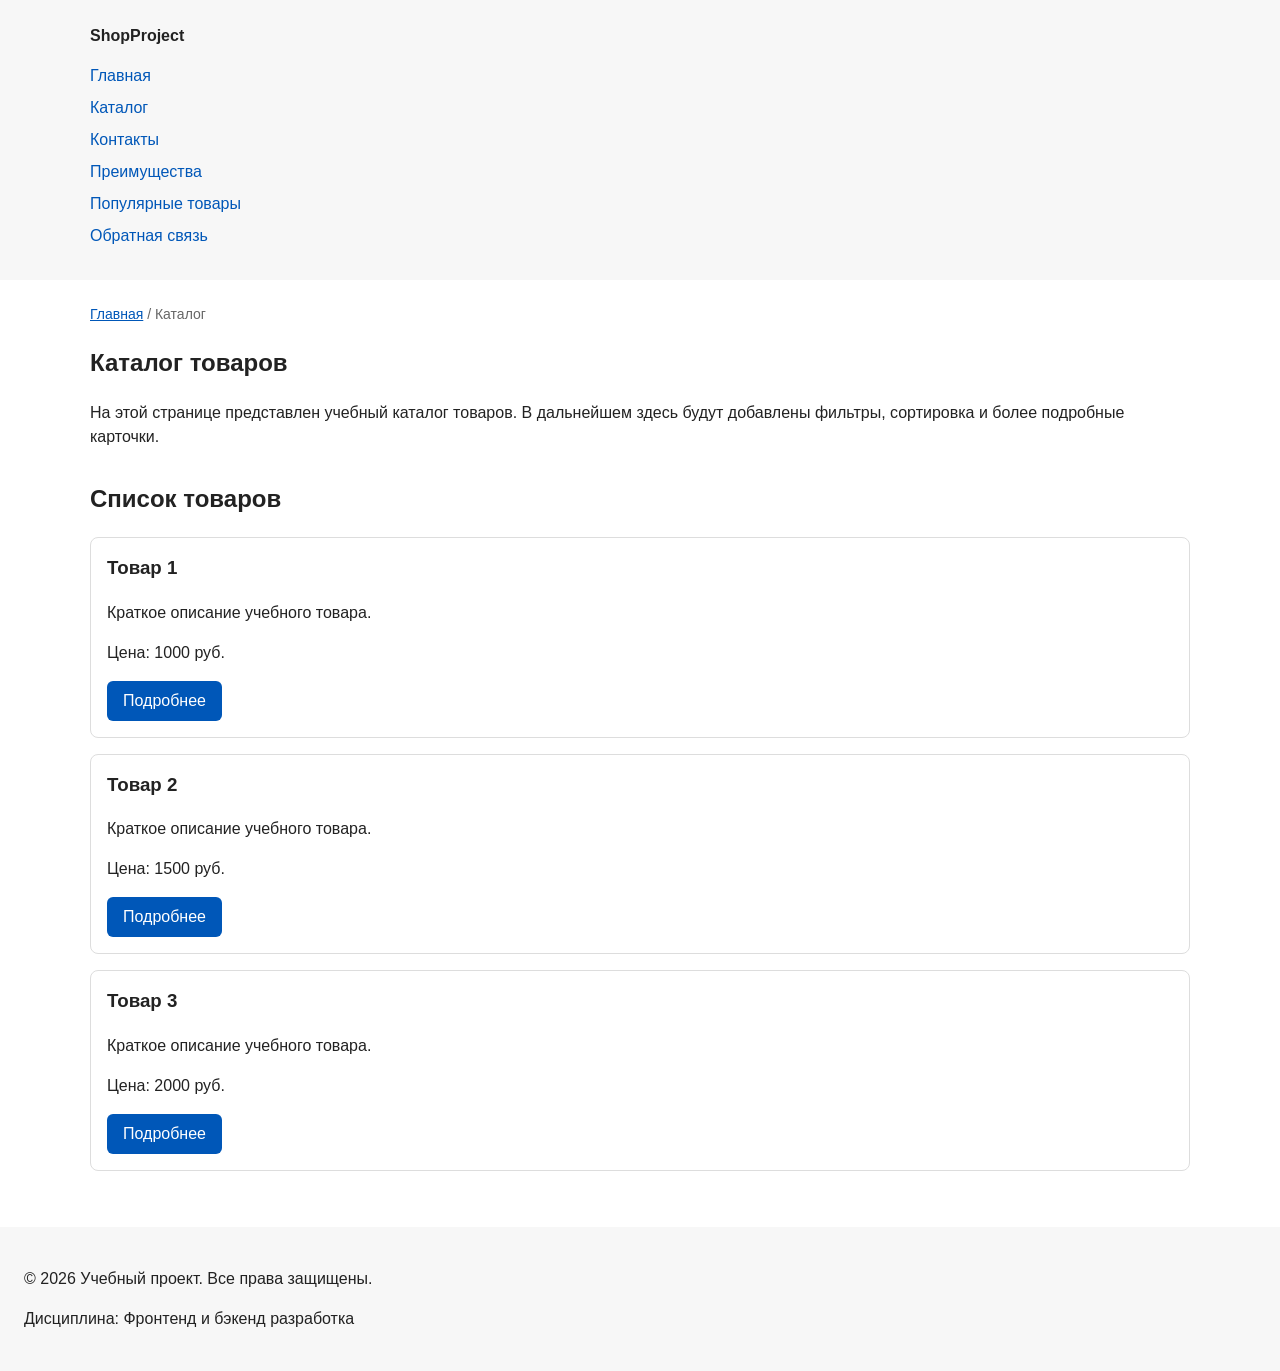
==== catalog.html @ 95c2b423 "feat: add multi-page structure navigation and anchors" ====
<!DOCTYPE html>
<html lang="ru">
<head>
  <meta charset="UTF-8">
  <meta name="viewport" content="width=device-width, initial-scale=1.0">
  <meta name="description" content="Каталог товаров учебного интернет-магазина.">
  <meta property="og:type" content="website">
  <meta property="og:title" content="Учебный интернет-магазин">
  <meta property="og:description" content="Учебный frontend-проект интернет-магазина.">
  <meta property="og:image" content="https://nikitatBe-afk.github.io/kr1-html-css-shop/images/preview.jpg">
  <title>Каталог товаров — Учебный интернет-магазин</title>
  <link rel="stylesheet" href="css/style.css">
</head>
<body>
  <header>
    <div class="site-header">
      <a class="site-logo" href="index.html">ShopProject</a>

      <nav class="site-nav" aria-label="Основная навигация">
        <ul class="site-nav__list">
          <li><a href="index.html">Главная</a></li>
          <li><a href="catalog.html">Каталог</a></li>
          <li><a href="contacts.html">Контакты</a></li>
          <li><a href="index.html#advantages">Преимущества</a></li>
          <li><a href="index.html#popular">Популярные товары</a></li>
          <li><a href="index.html#contacts">Обратная связь</a></li>
        </ul>
      </nav>
    </div>
  </header>

  <main>
    <nav class="breadcrumbs" aria-label="Хлебные крошки">
      <a href="index.html">Главная</a>
      <span>Каталог</span>
    </nav>

    <section class="section">
      <h1>Каталог товаров</h1>
      <p>
        На этой странице представлен учебный каталог товаров.
        В дальнейшем здесь будут добавлены фильтры, сортировка и более
        подробные карточки.
      </p>
    </section>

    <section class="section">
      <h2>Список товаров</h2>

      <article class="product-card">
        <h3>Товар 1</h3>
        <p>Краткое описание учебного товара.</p>
        <p>Цена: 1000 руб.</p>
        <a class="button" href="index.html#popular">Подробнее</a>
      </article>

      <article class="product-card">
        <h3>Товар 2</h3>
        <p>Краткое описание учебного товара.</p>
        <p>Цена: 1500 руб.</p>
        <a class="button" href="index.html#popular">Подробнее</a>
      </article>

      <article class="product-card">
        <h3>Товар 3</h3>
        <p>Краткое описание учебного товара.</p>
        <p>Цена: 2000 руб.</p>
        <a class="button" href="index.html#popular">Подробнее</a>
      </article>
    </section>
  </main>

  <footer>
    <p>&copy; 2026 Учебный проект. Все права защищены.</p>
    <p>Дисциплина: Фронтенд и бэкенд разработка</p>
  </footer>
</body>
</html>
---- css/style.css ----
/* ===============================
   1. Переменные проекта
   =============================== */

:root {
  /* Основные цвета проекта */
  --color-bg: #ffffff;
  --color-text: #222222;
  --color-muted: #666666;
  --color-primary: #0057b8;
  --color-primary-dark: #003f86;
  --color-border: #dddddd;
  --color-surface: #f7f7f7;
  --color-surface-accent: #eef5ff;
  --color-danger: #b00020;
  --color-success: #168a2f;
  --color-success-bg: #eefaf0;
  --color-white: #ffffff;

  /* Отступы */
  --space-xs: 4px;
  --space-sm: 8px;
  --space-md: 16px;
  --space-lg: 24px;
  --space-xl: 32px;

  /* Скругления */
  --radius-sm: 6px;
  --radius-md: 8px;
  --radius-lg: 12px;

  /* Размеры */
  --container-width: 1100px;
}



/* 
  Универсальное правило для всех элементов.
  border-box делает расчёт размеров более понятным:
  width включает content, padding и border.
*/
* {
  box-sizing: border-box;
}

/* ===============================
   2. Базовые стили
   =============================== */

* {
  box-sizing: border-box;
}

body {
  margin: 0;
  font-family: Arial, sans-serif;
  line-height: 1.5;
  color: var(--color-text);
  background-color: var(--color-bg);
}

/* ===============================
   3. Общие элементы интерфейса
   =============================== */

a {
  color: var(--color-primary);
}

a:hover {
  color: var(--color-primary-dark);
}

a:focus-visible {
  outline: 2px solid var(--color-primary);
  outline-offset: 3px;
}


header,
main,
footer {
  padding: var(--space-lg);
}

/*
  Оформляем шапку страницы.
  Пока используется простой светло-серый фон.
*/
header {
  background-color: var(--color-surface);
}


/*
  Оформляем подвал страницы тем же фоном,
  чтобы визуально отделить его от основного содержимого.
*/
footer {
  background-color: var(--color-surface);
}


/*
  Ограничиваем ширину содержимого шапки,
  чтобы оно не растягивалось слишком сильно на широких экранах.
*/
.site-header {
  max-width: 1100px;
  margin: 0 auto;
}

/*
  Оформляем текстовый логотип.
*/
.site-logo {
  font-weight: bold;
  text-decoration: none;
  color: #222222;
}

/*
  Убираем стандартные отступы и маркеры списка навигации.
*/
.site-nav__list {
  padding: 0;
  margin: 16px 0 0;
  list-style: none;
}

/*
  Добавляем расстояние между пунктами меню.
*/
.site-nav__list li {
  margin-bottom: 8px;
}

/*
  Оформляем ссылки меню.
*/
.site-nav__list a {
  color: #0057b8;
  text-decoration: none;
}

/*
  При наведении мыши подчёркиваем ссылку.
  Подробно состояния интерфейса будут рассмотрены в практической работе 1.7.
*/
.site-nav__list a:hover {
  text-decoration: underline;
}

/* ===============================
   4. Компоненты страницы
   =============================== */

.hero {
  max-width: var(--container-width);
  margin: 0 auto var(--space-xl);
  padding: var(--space-xl) var(--space-lg);
  background-color: var(--color-surface-accent);
  border-radius: var(--radius-lg);
}

.section {
  max-width: var(--container-width);
  margin: 0 auto var(--space-xl);
}

.section h2 {
  margin-top: 0;
}


/*
  Общий класс для разделов страницы.
*/
.section {
  max-width: 1100px;
  margin: 0 auto 32px;
}

/*
  Убираем лишний верхний отступ у заголовков разделов.
*/
.section h2 {
  margin-top: 0;
}

/*
  Карточка товара — самостоятельный блок.
  На следующих занятиях карточки будут доработаны и выстроены в сетку.
*/
.product-card {
  margin-bottom: var(--space-md);
  padding: var(--space-md);
  border: 1px solid var(--color-border);
  border-radius: var(--radius-md);
  background-color: var(--color-bg);
}

.product-card:hover {
  border-color: var(--color-primary);
}

.product-card h3 {
  margin-top: 0;
}

/*
  Пока это обычная ссылка, но визуально она оформляется как кнопка.
*/
.button {
  display: inline-block;
  padding: var(--space-sm) var(--space-md);
  color: var(--color-white);
  background-color: var(--color-primary);
  text-decoration: none;
  border: none;
  border-radius: var(--radius-sm);
  cursor: pointer;
}

.button:hover {
  background-color: var(--color-primary-dark);
}

.button:focus-visible {
  outline: 2px solid var(--color-primary);
  outline-offset: 3px;
}

.button:disabled {
  opacity: 0.6;
  cursor: not-allowed;
}



/*
  Дополнительный информационный блок.
*/
.aside-info {
  max-width: var(--container-width);
  margin: 0 auto var(--space-xl);
  padding: var(--space-md);
  border-left: 4px solid var(--color-primary);
  background-color: var(--color-surface);
}


/* ===============================
   5. Форма и модальное окно
   =============================== */

/*
  Модальное окно.
  Элемент dialog сам умеет открываться поверх страницы.
*/
.order-dialog {
  width: min(100% - 32px, 560px);
  padding: var(--space-lg);
  border: none;
  border-radius: var(--radius-lg);
}


/*
  Затемнение фона за модальным окном.
*/
.order-dialog::backdrop {
  background-color: rgba(0, 0, 0, 0.5);
}

/*
  Поле формы.
  Каждый блок получает нижний отступ.
*/
.form-field {
  margin-bottom: var(--space-md);
}

/*
  Подпись поля.
*/
.form-field label {
  display: block;
  margin-bottom: var(--space-xs);
}


/*
  Основные поля формы.
*/
.form-field input,
.form-field select,
.form-field textarea {
  width: 100%;
  padding: 10px 12px;
  border: 1px solid var(--color-border);
  border-radius: var(--radius-sm);
  font: inherit;
}


/*
  Checkbox не должен занимать всю ширину.
*/
.form-field input[type="checkbox"] {
  width: auto;
}

/*
  Подсказка под полем телефона.
*/
.form-field small {
  display: block;
  margin-top: var(--space-xs);
  color: var(--color-muted);
}


/*
  Видимый фокус для клавиатурной навигации.
*/
.form-field input:focus-visible,
.form-field select:focus-visible,
.form-field textarea:focus-visible,
.form-actions button:focus-visible {
  outline: 2px solid #0057b8;
  outline-offset: 2px;
}

.form-field input:hover,
.form-field select:hover,
.form-field textarea:hover {
  border-color: var(--color-primary);
}

.form-field input:focus-visible,
.form-field select:focus-visible,
.form-field textarea:focus-visible,
.form-actions button:focus-visible {
  outline: 2px solid var(--color-primary);
  outline-offset: 3px;
}

[aria-invalid="true"] {
  border-color: var(--color-danger);
}


/*
  Подсветка ошибочных полей.
  Атрибут aria-invalid будет добавляться через JavaScript.
*/
[aria-invalid="true"] {
  border-color: #b00020;
}

/*
  Кнопки формы.
*/
.form-actions {
  display: flex;
  gap: 12px;
  margin-top: 20px;
}

/*
  Сообщение об успешной отправке.
*/
.success-message {
  max-width: var(--container-width);
  margin: var(--space-lg) auto;
  padding: var(--space-md);
  border-left: 4px solid var(--color-success);
  background-color: var(--color-success-bg);
}


.breadcrumbs {
  max-width: var(--container-width);
  margin: 0 auto var(--space-md);
  font-size: 14px;
  color: var(--color-muted);
}

.breadcrumbs a {
  color: var(--color-primary);
}

.breadcrumbs span::before {
  content: " / ";
  color: var(--color-muted);
}


html {
  scroll-behavior: smooth;
}

:target {
  outline: 2px dashed var(--color-primary);
  outline-offset: 4px;
}
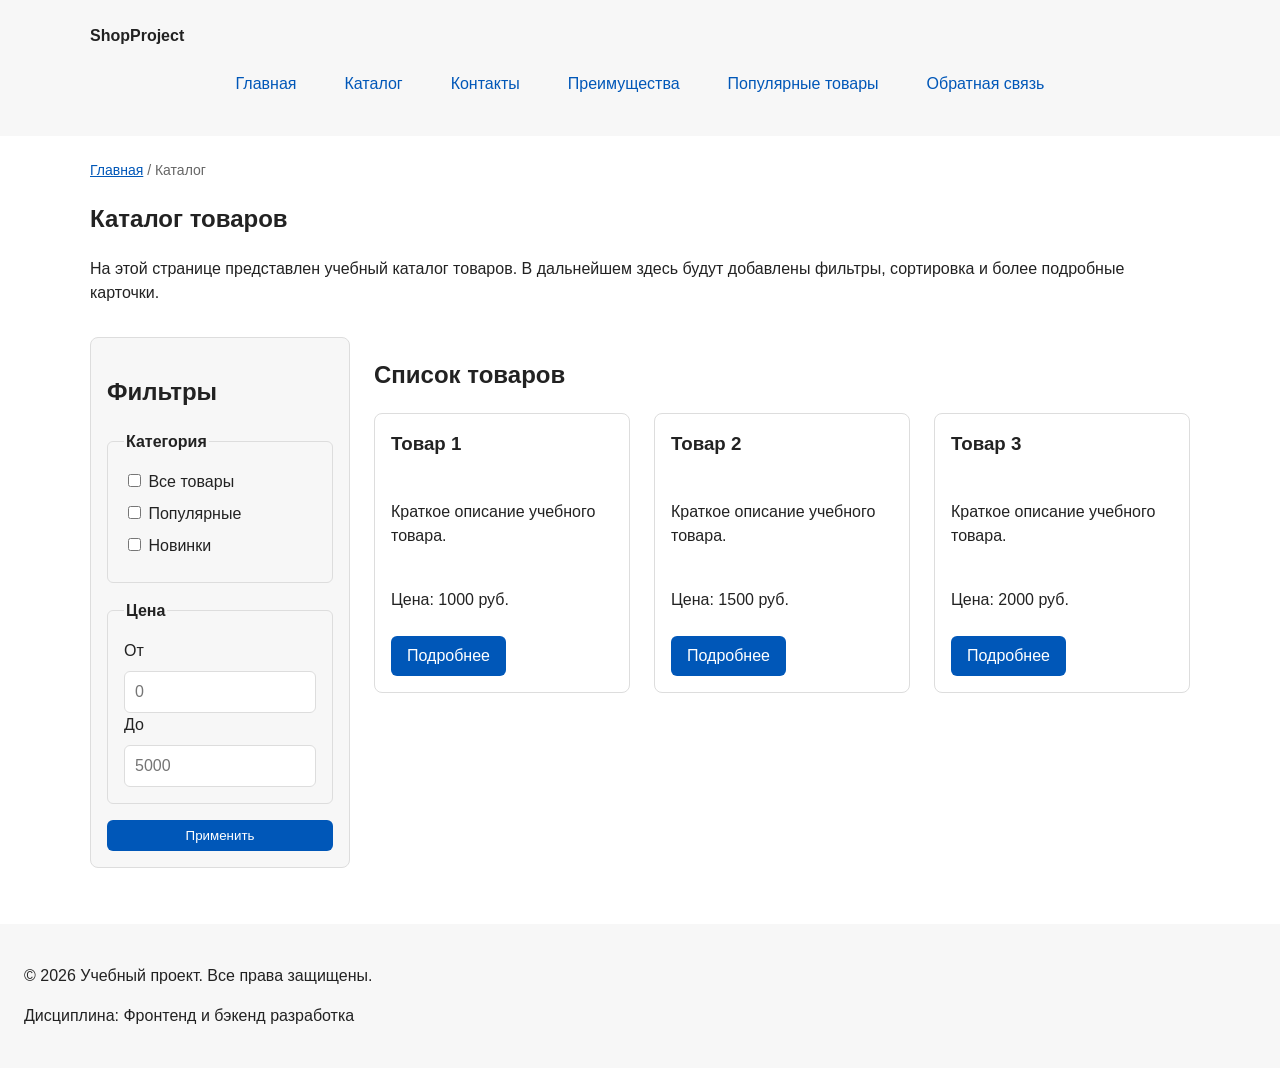
==== commit cfa71e10: "feat: add flex navigation and grid catalog layout" ====
--- a/catalog.html
+++ b/catalog.html
@@ -44,29 +44,70 @@
       </p>
     </section>
 
-    <section class="section">
-      <h2>Список товаров</h2>
+    <section class="catalog-layout">
+      <aside class="catalog-filters">
+        <h2>Фильтры</h2>
 
-      <article class="product-card">
-        <h3>Товар 1</h3>
-        <p>Краткое описание учебного товара.</p>
-        <p>Цена: 1000 руб.</p>
-        <a class="button" href="index.html#popular">Подробнее</a>
-      </article>
+        <form class="filters-form" action="#" method="get">
+          <fieldset>
+            <legend>Категория</legend>
 
-      <article class="product-card">
-        <h3>Товар 2</h3>
-        <p>Краткое описание учебного товара.</p>
-        <p>Цена: 1500 руб.</p>
-        <a class="button" href="index.html#popular">Подробнее</a>
-      </article>
+            <label>
+              <input type="checkbox" name="category" value="all">
+              Все товары
+            </label>
 
-      <article class="product-card">
-        <h3>Товар 3</h3>
-        <p>Краткое описание учебного товара.</p>
-        <p>Цена: 2000 руб.</p>
-        <a class="button" href="index.html#popular">Подробнее</a>
-      </article>
+            <label>
+              <input type="checkbox" name="category" value="popular">
+              Популярные
+            </label>
+
+            <label>
+              <input type="checkbox" name="category" value="new">
+              Новинки
+            </label>
+          </fieldset>
+
+          <fieldset>
+            <legend>Цена</legend>
+
+            <label for="price-from">От</label>
+            <input id="price-from" name="price-from" type="number" min="0" placeholder="0">
+
+            <label for="price-to">До</label>
+            <input id="price-to" name="price-to" type="number" min="0" placeholder="5000">
+          </fieldset>
+
+          <button class="button" type="submit">Применить</button>
+        </form>
+      </aside>
+
+      <section class="catalog-products">
+        <h2>Список товаров</h2>
+
+        <div class="products-grid">
+          <article class="product-card">
+            <h3>Товар 1</h3>
+            <p>Краткое описание учебного товара.</p>
+            <p>Цена: 1000 руб.</p>
+            <a class="button" href="index.html#popular">Подробнее</a>
+          </article>
+
+          <article class="product-card">
+            <h3>Товар 2</h3>
+            <p>Краткое описание учебного товара.</p>
+            <p>Цена: 1500 руб.</p>
+            <a class="button" href="index.html#popular">Подробнее</a>
+          </article>
+
+          <article class="product-card">
+            <h3>Товар 3</h3>
+            <p>Краткое описание учебного товара.</p>
+            <p>Цена: 2000 руб.</p>
+            <a class="button" href="index.html#popular">Подробнее</a>
+          </article>
+        </div>
+      </section>
     </section>
   </main>
 
--- a/css/style.css
+++ b/css/style.css
@@ -125,10 +125,16 @@
   Убираем стандартные отступы и маркеры списка навигации.
 */
 .site-nav__list {
+  display: flex;
+  flex-wrap: wrap;
+  justify-content: center;
+  align-items: center;
+  gap: var(--space-md);
   padding: 0;
-  margin: 16px 0 0;
+  margin: var(--space-md) 0 0;
   list-style: none;
 }
+
 
 /*
   Добавляем расстояние между пунктами меню.
@@ -141,17 +147,23 @@
   Оформляем ссылки меню.
 */
 .site-nav__list a {
-  color: #0057b8;
+  display: inline-block;
+  padding: var(--space-sm) var(--space-md);
+  color: var(--color-primary);
   text-decoration: none;
-}
+  border-radius: var(--radius-sm);
+}
+
 
 /*
   При наведении мыши подчёркиваем ссылку.
   Подробно состояния интерфейса будут рассмотрены в практической работе 1.7.
 */
 .site-nav__list a:hover {
-  text-decoration: underline;
-}
+  color: var(--color-white);
+  background-color: var(--color-primary);
+}
+
 
 /* ===============================
    4. Компоненты страницы
@@ -195,7 +207,10 @@
   На следующих занятиях карточки будут доработаны и выстроены в сетку.
 */
 .product-card {
-  margin-bottom: var(--space-md);
+  display: flex;
+  flex-direction: column;
+  gap: var(--space-sm);
+  margin-bottom: 0;
   padding: var(--space-md);
   border: 1px solid var(--color-border);
   border-radius: var(--radius-md);
@@ -205,6 +220,12 @@
 .product-card:hover {
   border-color: var(--color-primary);
 }
+
+.product-card .button {
+  margin-top: auto;
+  align-self: flex-start;
+}
+
 
 .product-card h3 {
   margin-top: 0;
@@ -407,3 +428,61 @@
   outline: 2px dashed var(--color-primary);
   outline-offset: 4px;
 }
+
+.products-grid {
+  display: grid;
+  grid-template-columns: repeat(3, 1fr);
+  gap: var(--space-lg);
+}
+
+
+.catalog-layout {
+  max-width: var(--container-width);
+  margin: 0 auto var(--space-xl);
+  display: grid;
+  grid-template-columns: 260px 1fr;
+  grid-template-areas: "filters products";
+  gap: var(--space-lg);
+}
+
+.catalog-filters {
+  grid-area: filters;
+  padding: var(--space-md);
+  border: 1px solid var(--color-border);
+  border-radius: var(--radius-md);
+  background-color: var(--color-surface);
+}
+
+.catalog-products {
+  grid-area: products;
+}
+
+
+.filters-form {
+  display: grid;
+  gap: var(--space-md);
+}
+
+.filters-form fieldset {
+  margin: 0;
+  padding: var(--space-md);
+  border: 1px solid var(--color-border);
+  border-radius: var(--radius-sm);
+}
+
+.filters-form legend {
+  font-weight: 700;
+}
+
+.filters-form label {
+  display: block;
+  margin-bottom: var(--space-sm);
+}
+
+.filters-form input[type="number"] {
+  width: 100%;
+  padding: 8px 10px;
+  border: 1px solid var(--color-border);
+  border-radius: var(--radius-sm);
+  font: inherit;
+}
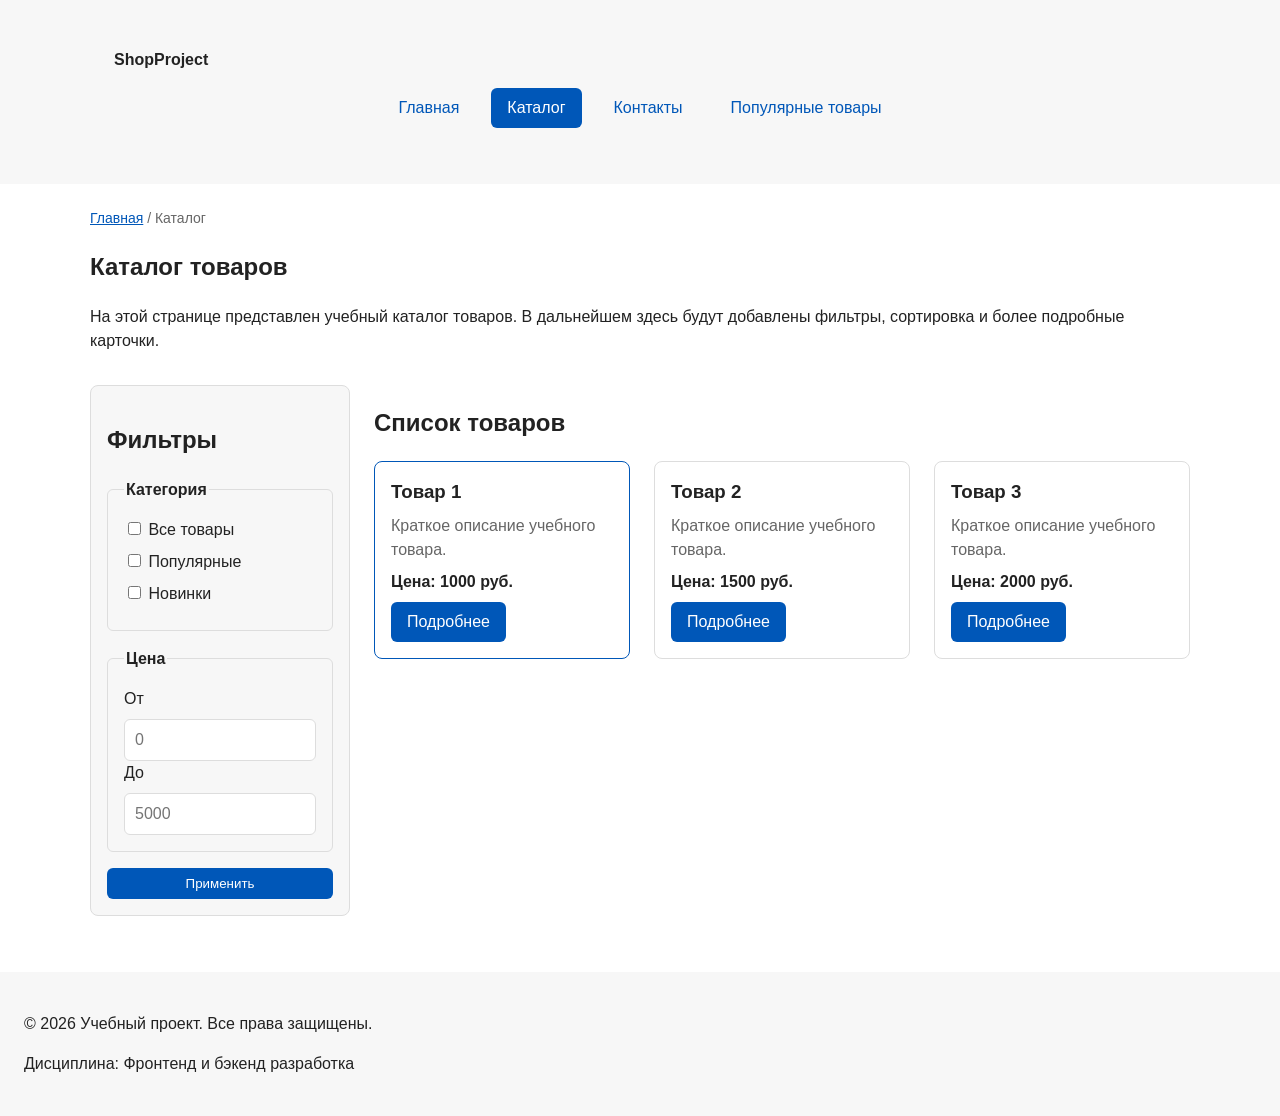
==== commit 65d98ebb: "refactor: apply BEM naming to CSS classes" ====
--- a/catalog.html
+++ b/catalog.html
@@ -12,18 +12,26 @@
   <link rel="stylesheet" href="css/style.css">
 </head>
 <body>
-  <header>
-    <div class="site-header">
-      <a class="site-logo" href="index.html">ShopProject</a>
+  <header class="site-header">
+    <div class="site-header__inner">
+      <a class="site-header__logo" href="index.html">ShopProject</a>
 
       <nav class="site-nav" aria-label="Основная навигация">
         <ul class="site-nav__list">
-          <li><a href="index.html">Главная</a></li>
-          <li><a href="catalog.html">Каталог</a></li>
-          <li><a href="contacts.html">Контакты</a></li>
-          <li><a href="index.html#advantages">Преимущества</a></li>
-          <li><a href="index.html#popular">Популярные товары</a></li>
-          <li><a href="index.html#contacts">Обратная связь</a></li>
+          <li class="site-nav__item">
+            <a class="site-nav__link" href="index.html">Главная</a>
+          </li>
+          <li class="site-nav__item">
+            <a class="site-nav__link site-nav__link--active" href="catalog.html" aria-current="page">
+              Каталог
+            </a>
+          </li>
+          <li class="site-nav__item">
+            <a class="site-nav__link" href="contacts.html">Контакты</a>
+          </li>
+          <li class="site-nav__item">
+            <a class="site-nav__link" href="index.html#popular">Популярные товары</a>
+          </li>
         </ul>
       </nav>
     </div>
@@ -31,8 +39,8 @@
 
   <main>
     <nav class="breadcrumbs" aria-label="Хлебные крошки">
-      <a href="index.html">Главная</a>
-      <span>Каталог</span>
+      <a class="breadcrumbs__link" href="index.html">Главная</a>
+      <span class="breadcrumbs__current">Каталог</span>
     </nav>
 
     <section class="section">
@@ -78,7 +86,7 @@
             <input id="price-to" name="price-to" type="number" min="0" placeholder="5000">
           </fieldset>
 
-          <button class="button" type="submit">Применить</button>
+          <button class="button button--primary" type="submit">Применить</button>
         </form>
       </aside>
 
@@ -86,25 +94,25 @@
         <h2>Список товаров</h2>
 
         <div class="products-grid">
-          <article class="product-card">
-            <h3>Товар 1</h3>
-            <p>Краткое описание учебного товара.</p>
-            <p>Цена: 1000 руб.</p>
-            <a class="button" href="index.html#popular">Подробнее</a>
+          <article class="product-card product-card--featured">
+            <h3 class="product-card__title">Товар 1</h3>
+            <p class="product-card__description">Краткое описание учебного товара.</p>
+            <p class="product-card__price">Цена: 1000 руб.</p>
+            <a class="button button--primary product-card__button" href="index.html#popular">Подробнее</a>
           </article>
 
           <article class="product-card">
-            <h3>Товар 2</h3>
-            <p>Краткое описание учебного товара.</p>
-            <p>Цена: 1500 руб.</p>
-            <a class="button" href="index.html#popular">Подробнее</a>
+            <h3 class="product-card__title">Товар 2</h3>
+            <p class="product-card__description">Краткое описание учебного товара.</p>
+            <p class="product-card__price">Цена: 1500 руб.</p>
+            <a class="button button--primary product-card__button" href="index.html#popular">Подробнее</a>
           </article>
 
           <article class="product-card">
-            <h3>Товар 3</h3>
-            <p>Краткое описание учебного товара.</p>
-            <p>Цена: 2000 руб.</p>
-            <a class="button" href="index.html#popular">Подробнее</a>
+            <h3 class="product-card__title">Товар 3</h3>
+            <p class="product-card__description">Краткое описание учебного товара.</p>
+            <p class="product-card__price">Цена: 2000 руб.</p>
+            <a class="button button--primary product-card__button" href="index.html#popular">Подробнее</a>
           </article>
         </div>
       </section>
--- a/css/style.css
+++ b/css/style.css
@@ -89,9 +89,10 @@
   Оформляем шапку страницы.
   Пока используется простой светло-серый фон.
 */
-header {
+.site-header {
   background-color: var(--color-surface);
 }
+
 
 
 /*
@@ -107,19 +108,22 @@
   Ограничиваем ширину содержимого шапки,
   чтобы оно не растягивалось слишком сильно на широких экранах.
 */
-.site-header {
-  max-width: 1100px;
+.site-header__inner {
+  max-width: var(--container-width);
   margin: 0 auto;
-}
+  padding: var(--space-lg);
+}
+
 
 /*
   Оформляем текстовый логотип.
 */
-.site-logo {
-  font-weight: bold;
+.site-header__logo {
+  font-weight: 700;
+  color: var(--color-text);
   text-decoration: none;
-  color: #222222;
-}
+}
+
 
 /*
   Убираем стандартные отступы и маркеры списка навигации.
@@ -136,17 +140,18 @@
 }
 
 
+
 /*
   Добавляем расстояние между пунктами меню.
 */
-.site-nav__list li {
+.site-nav__item {
   margin-bottom: 8px;
 }
 
 /*
   Оформляем ссылки меню.
 */
-.site-nav__list a {
+.site-nav__link {
   display: inline-block;
   padding: var(--space-sm) var(--space-md);
   color: var(--color-primary);
@@ -155,14 +160,26 @@
 }
 
 
+
 /*
   При наведении мыши подчёркиваем ссылку.
   Подробно состояния интерфейса будут рассмотрены в практической работе 1.7.
 */
-.site-nav__list a:hover {
+.site-nav__link:hover {
   color: var(--color-white);
   background-color: var(--color-primary);
 }
+
+.site-nav__link:focus-visible {
+  outline: 2px solid var(--color-primary);
+  outline-offset: 3px;
+}
+
+.site-nav__link--active {
+  color: var(--color-white);
+  background-color: var(--color-primary);
+}
+
 
 
 /* ===============================
@@ -210,21 +227,52 @@
   display: flex;
   flex-direction: column;
   gap: var(--space-sm);
-  margin-bottom: 0;
   padding: var(--space-md);
   border: 1px solid var(--color-border);
   border-radius: var(--radius-md);
   background-color: var(--color-bg);
 }
 
+
 .product-card:hover {
   border-color: var(--color-primary);
 }
 
-.product-card .button {
+.product-card--featured {
+  border-color: var(--color-primary);
+}
+
+.product-card--discount {
+  border-color: var(--color-danger);
+}
+
+
+.product-card__title {
+  margin: 0;
+  color: var(--color-text);
+}
+
+.product-card__description {
+  margin: 0;
+  color: var(--color-muted);
+}
+
+.product-card__price {
+  margin: 0;
+  font-weight: 700;
+}
+
+.product-card--discount .product-card__price {
+  color: var(--color-danger);
+}
+
+
+
+.product-card__button {
   margin-top: auto;
   align-self: flex-start;
 }
+
 
 
 .product-card h3 {
